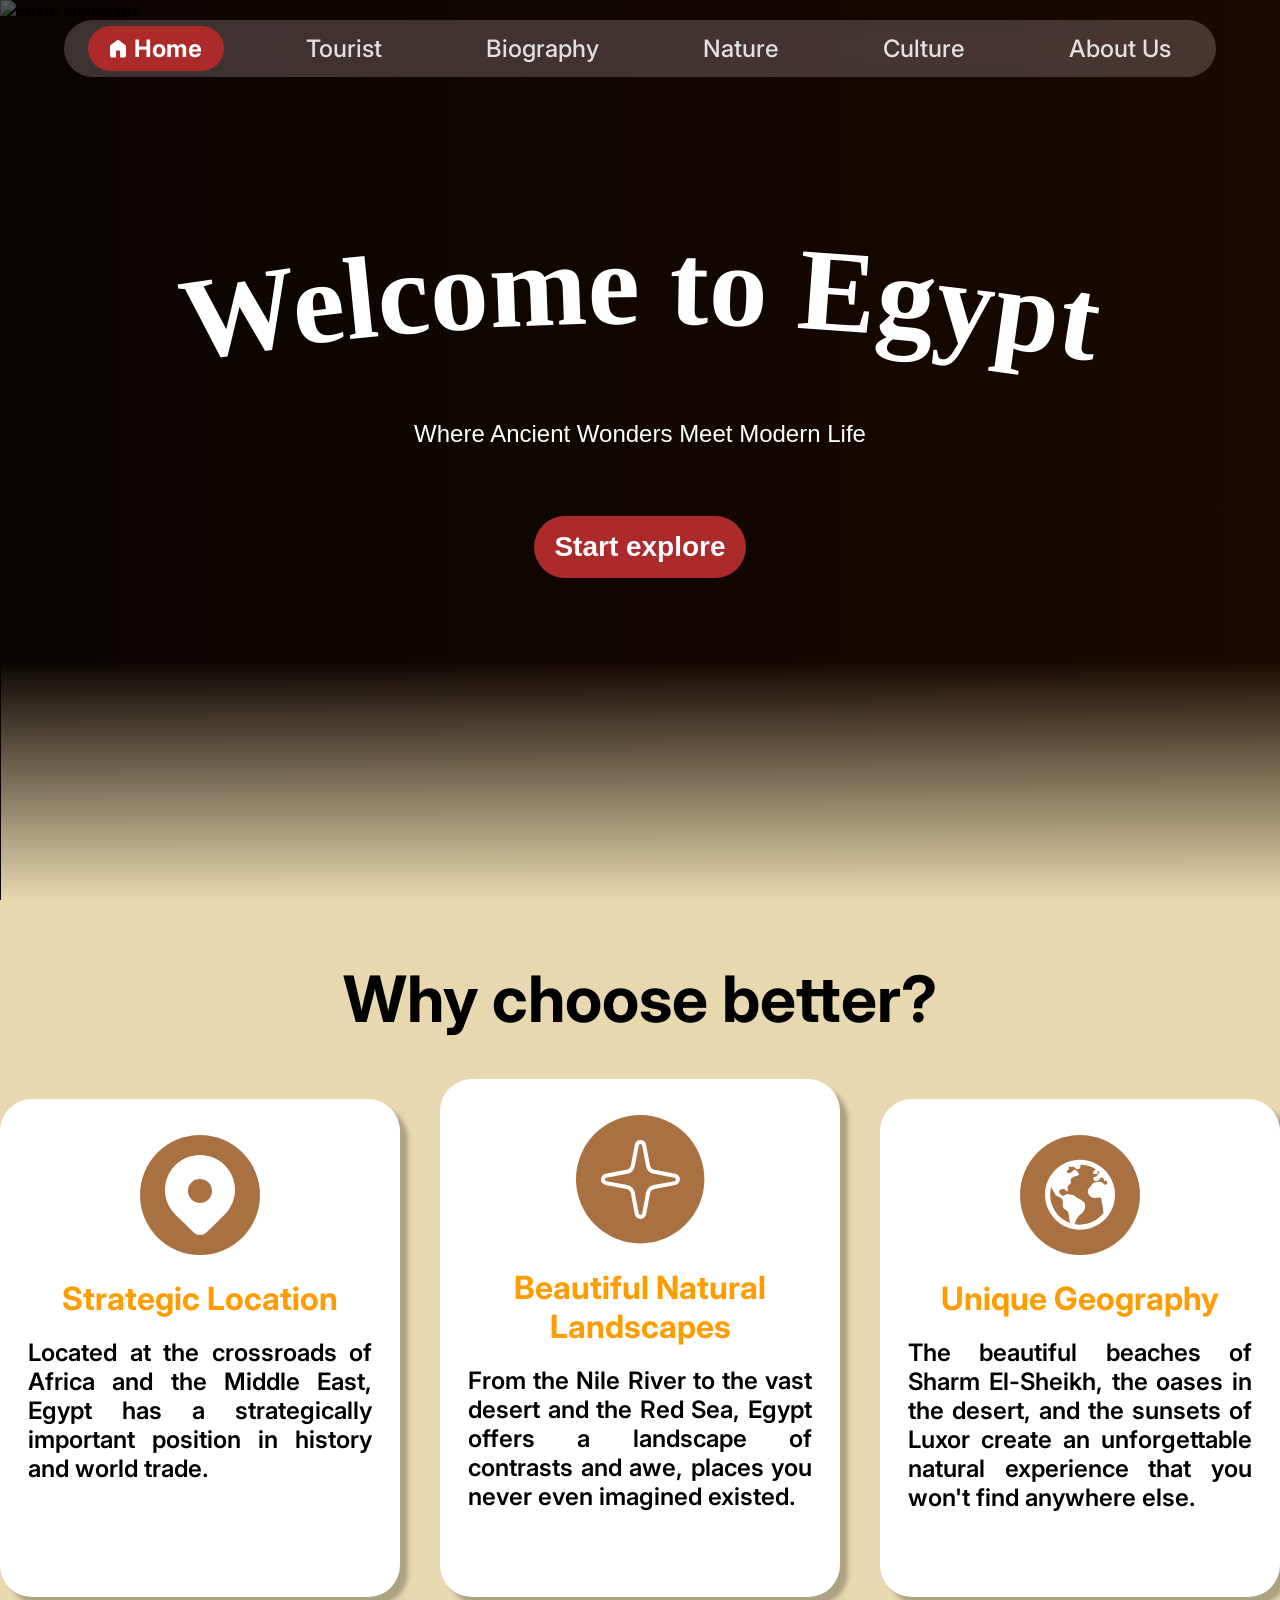
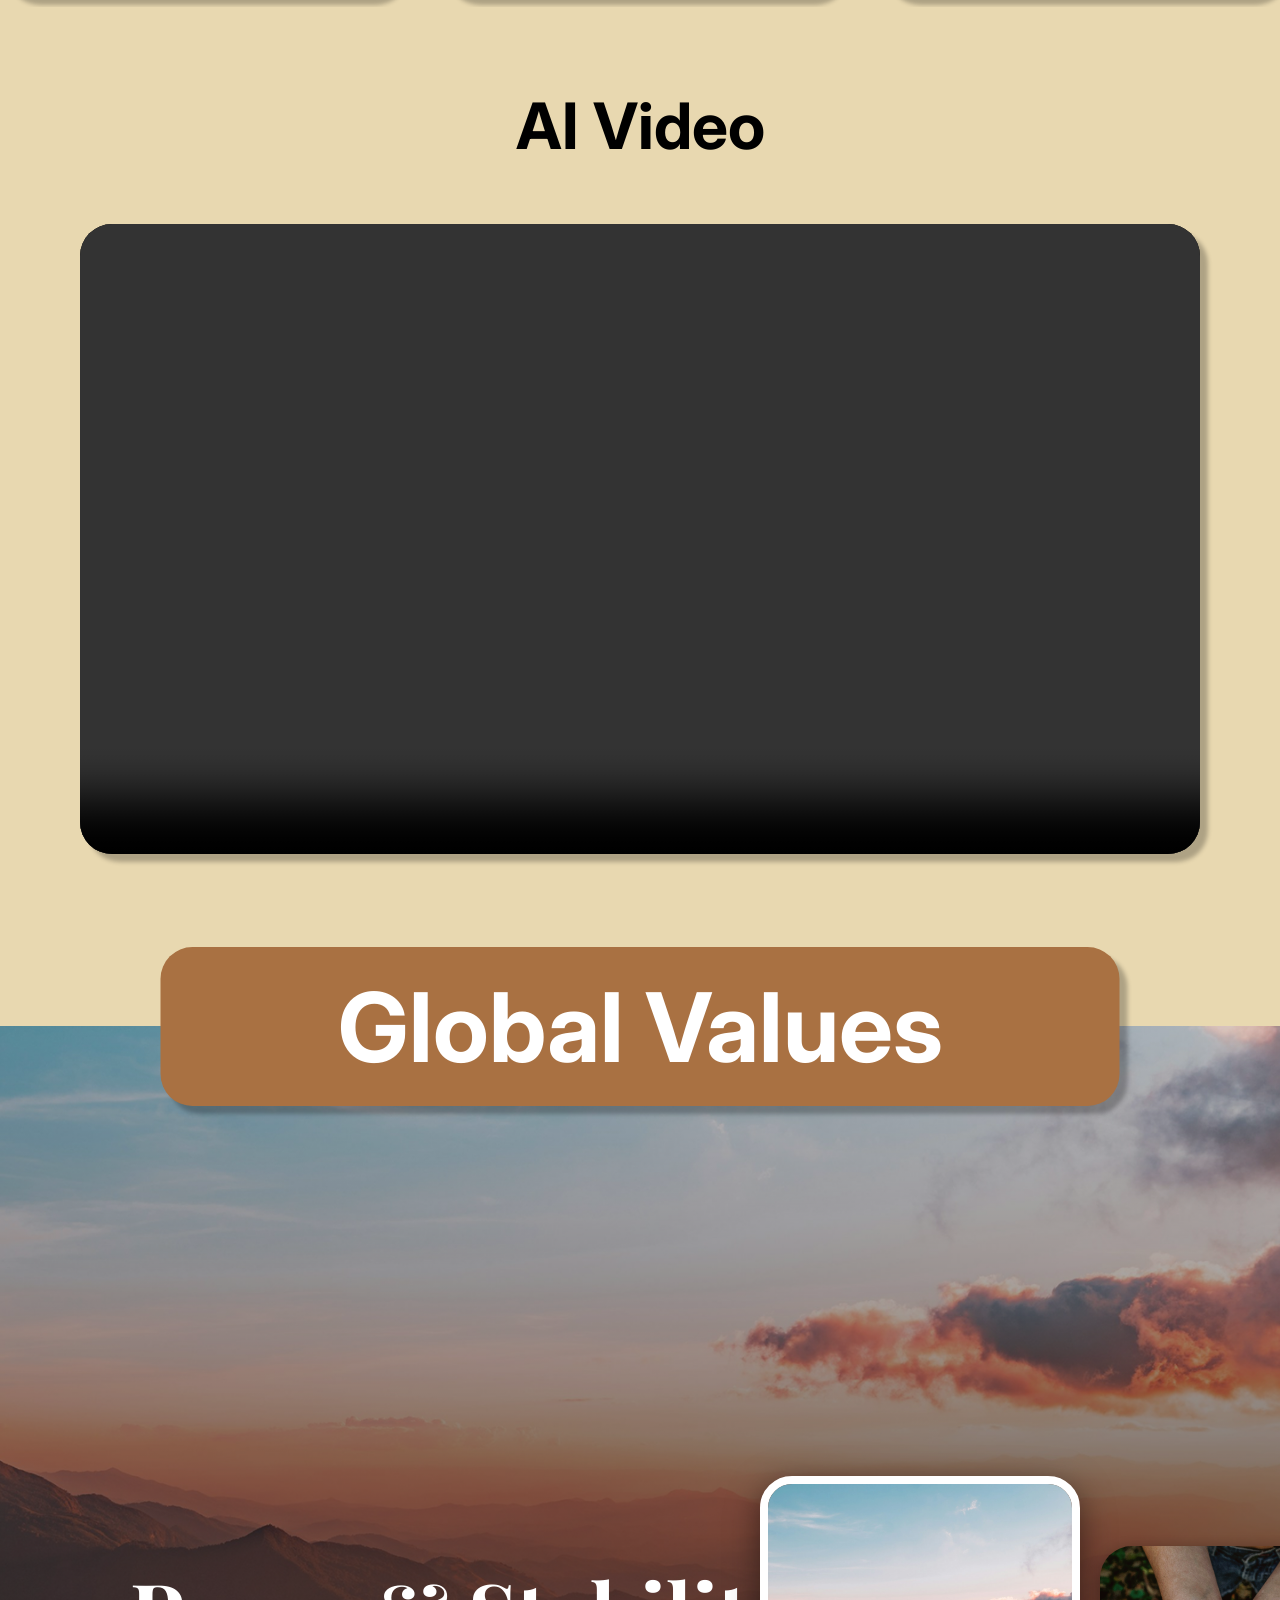
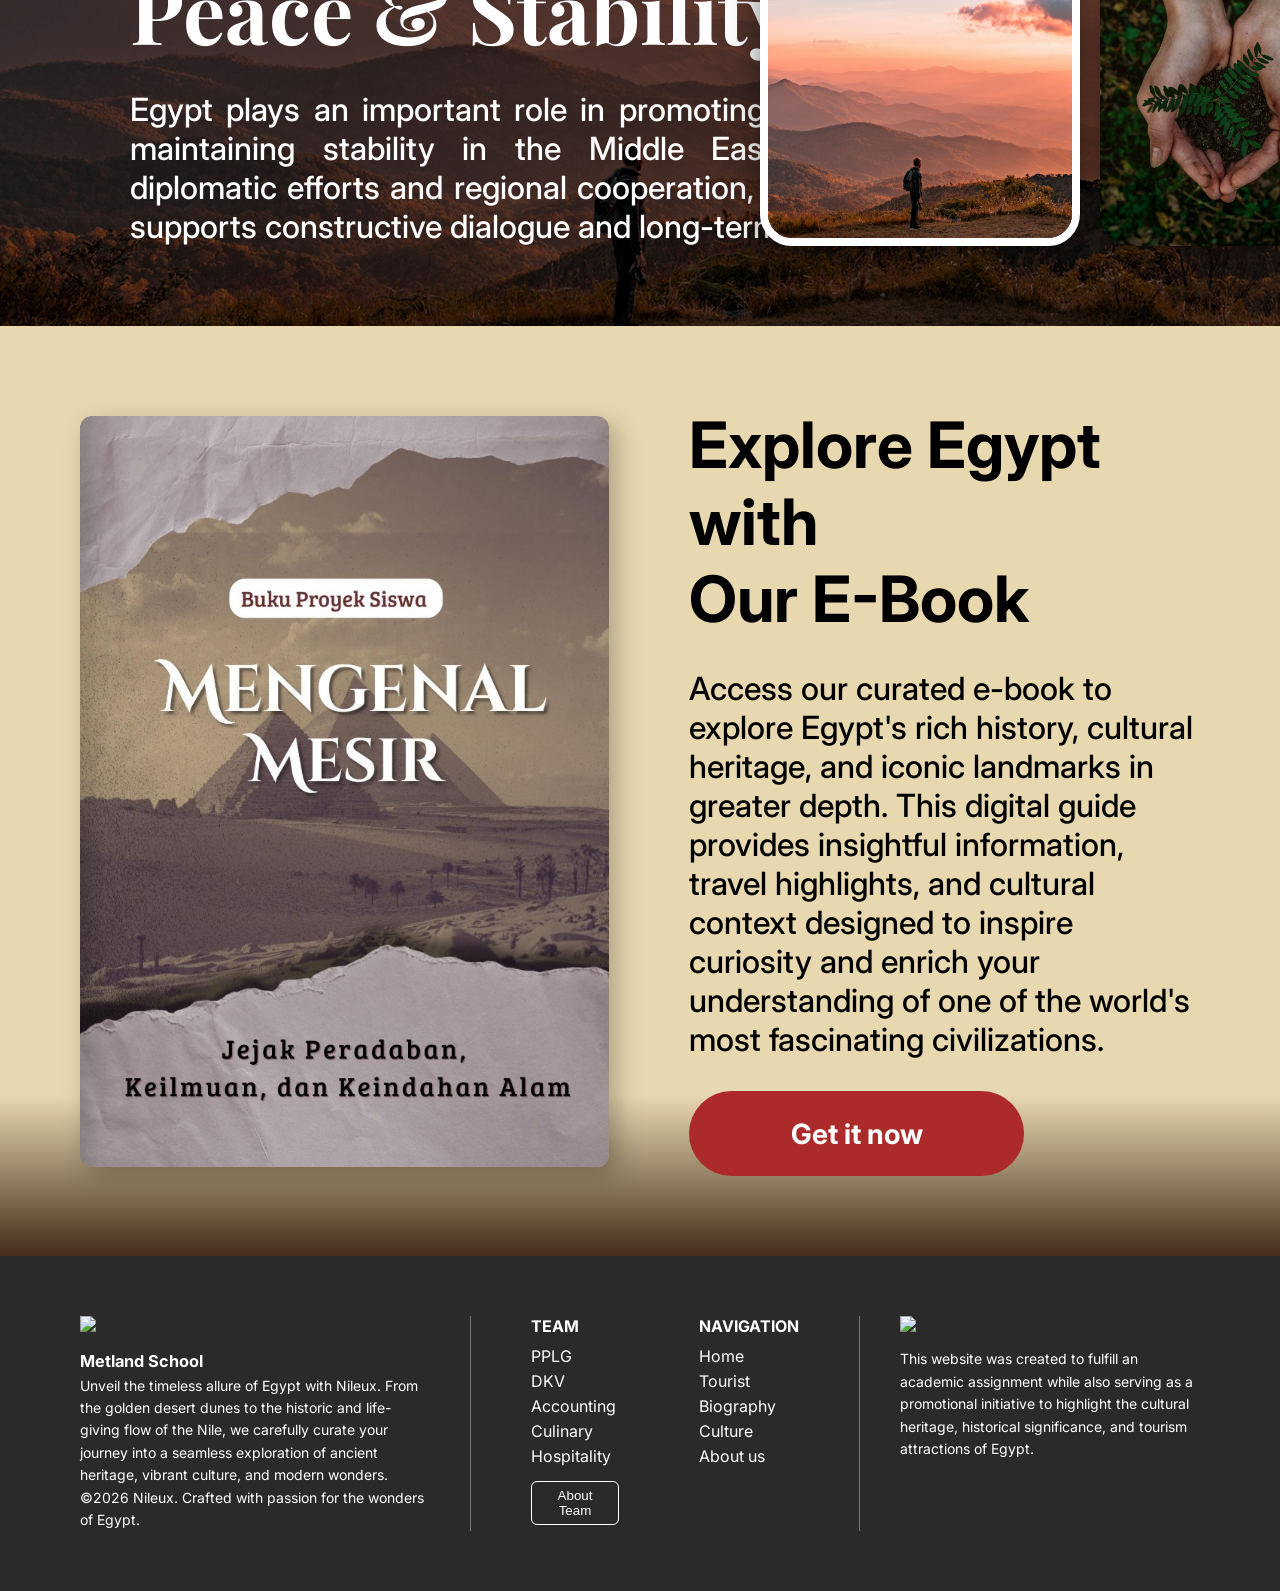
==== index.html @ 8d2a85c8 "Add new JavaScript and CSS files for tourist application, implement iconic slider and schedule featu" ====
<!DOCTYPE html>
<html lang="en">

<head>
    <meta charset="UTF-8">
    <meta name="viewport" content="width=device-width, initial-scale=1.0">
    <title>Egypt – Where Ancient Wonders Meet Modern Life</title>
    <link rel="preconnect" href="https://fonts.googleapis.com">
    <link rel="preconnect" href="https://fonts.gstatic.com" crossorigin>
    <link
        href="https://fonts.googleapis.com/css2?family=Playfair+Display:wght@700&family=Inter:wght@400;600;700&display=swap"
        rel="stylesheet">
    <link rel="stylesheet" href="PPLG.css">
</head>

<body>

    <section class="hero">
        <img class="hero__bg" src="back.jpg" alt="Egypt landscape">
        <div class="hero__overlay"></div>
        <div class="hero__gradient-bottom"></div>

        <nav>
            <a href="./index.html" class="active">
                <svg xmlns="http://www.w3.org/2000/svg" width="16" height="18" viewBox="0 0 16 18" fill="none">
                    <path
                        d="M0 15.5V6.5C0 6.18333 0.0709998 5.88333 0.213 5.6C0.355 5.31667 0.550667 5.08333 0.8 4.9L6.8 0.4C7.15 0.133333 7.55 0 8 0C8.45 0 8.85 0.133333 9.2 0.4L15.2 4.9C15.45 5.08333 15.646 5.31667 15.788 5.6C15.93 5.88333 16.0007 6.18333 16 6.5V15.5C16 16.05 15.804 16.521 15.412 16.913C15.02 17.305 14.5493 17.5007 14 17.5H11C10.7167 17.5 10.4793 17.404 10.288 17.212C10.0967 17.02 10.0007 16.7827 10 16.5V11.5C10 11.2167 9.904 10.9793 9.712 10.788C9.52 10.5967 9.28267 10.5007 9 10.5H7C6.71667 10.5 6.47933 10.596 6.288 10.788C6.09667 10.98 6.00067 11.2173 6 11.5V16.5C6 16.7833 5.904 17.021 5.712 17.213C5.52 17.405 5.28267 17.5007 5 17.5H2C1.45 17.5 0.979333 17.3043 0.588 16.913C0.196666 16.5217 0.000666667 16.0507 0 15.5Z"
                        fill="white" />
                </svg>
                Home
            </a>
            <a href="./tourist/PPLG.html">
                Tourist
            </a>
            <a href="./biografi/biography.html">
                Biography
            </a>
            <a href="Nature/Nature.html">
                Nature
            </a>
            <a href="./culture/pplg.html">
                Culture
            </a>
            <a href="About Us/About PPLG.html">
                </svg>
                About Us
            </a>
        </nav>

        <div class="hero__content">
            <svg viewBox="0 0 1400 220" width="100%" height="220" class="hero__title-svg">
                <defs>
                    <path id="curve" d="M 100,185 Q 700,65 1300,185" />
                </defs>
                <text font-family="Poppins" font-size="128" font-weight="700" fill="white" text-anchor="middle">
                    <textPath href="#curve" startOffset="50%">Welcome to Egypt</textPath>
                </text>
            </svg>
            <p class="hero__desc">
                Where Ancient Wonders Meet Modern Life
            </p>
            <a href="#" class="hero__btn">Start explore</a>
        </div>
    </section>
    <section class="why">

        <div class="why__header">
            <h2 class="why__title">Why choose better?</h2>
        </div>
        <div class="why__cards-wrapper">
            <div class="why__cards">
                <div class="card card--sm">
                    <div class="card__icon">
                        <svg xmlns="http://www.w3.org/2000/svg" width="120" height="120" viewBox="0 0 120 120"
                            fill="none">
                            <circle cx="60" cy="60" r="60" fill="#A97142" />
                            <path
                                d="M35.25 30.2121C48.9169 16.596 71.0774 16.596 84.7483 30.2121C98.4192 43.8282 98.4152 65.8918 84.7483 79.5079L79.9769 84.2041C75.4293 88.6418 70.8656 93.063 66.2859 97.4679C64.5994 99.0921 62.3451 100 59.9991 100C57.6531 100 55.3989 99.0921 53.7123 97.4679L39.6796 83.8678C37.9163 82.1436 36.4398 80.689 35.25 79.5039C28.687 72.9667 25 64.1006 25 54.856C25 45.6114 28.687 36.7453 35.25 30.2081M59.9991 43.9443C58.4155 43.9443 56.8474 44.255 55.3843 44.8585C53.9213 45.4621 52.5919 46.3468 51.4721 47.4621C50.3523 48.5774 49.4641 49.9015 48.858 51.3587C48.252 52.8159 47.9401 54.3777 47.9401 55.955C47.9401 57.5322 48.252 59.094 48.858 60.5513C49.4641 62.0085 50.3523 63.3325 51.4721 64.4478C52.5919 65.5631 53.9213 66.4478 55.3843 67.0514C56.8474 67.655 58.4155 67.9656 59.9991 67.9656C63.1974 67.9656 66.2647 66.7002 68.5262 64.4478C70.7877 62.1954 72.0582 59.1404 72.0582 55.955C72.0582 52.7695 70.7877 49.7146 68.5262 47.4621C66.2647 45.2097 63.1974 43.9443 59.9991 43.9443Z"
                                fill="white" />
                        </svg>
                    </div>
                    <h3 class="card__title">Strategic Location</h3>
                    <p class="card__text">Located at the crossroads of Africa and the Middle East, Egypt has a
                        strategically important position in history and world trade.</p>
                </div>

                <div class="card card--lg">
                    <div class="card__icon">
                        <svg xmlns="http://www.w3.org/2000/svg" width="129" height="129" viewBox="0 0 129 129"
                            fill="none">
                            <circle cx="64.191" cy="64.191" r="64.191" fill="#A97142" />
                            <path
                                d="M60.7648 30.0562C60.9252 29.1975 61.3809 28.4218 62.053 27.8637C62.725 27.3055 63.5711 27 64.4447 27C65.3184 27 66.1645 27.3055 66.8365 27.8637C67.5086 28.4218 67.9643 29.1975 68.1247 30.0562L72.0592 50.863C72.3386 52.3423 73.0575 53.703 74.122 54.7675C75.1865 55.832 76.5472 56.5509 78.0264 56.8303L98.8333 60.7648C99.692 60.9252 100.468 61.3809 101.026 62.053C101.584 62.725 101.889 63.5711 101.889 64.4447C101.889 65.3184 101.584 66.1645 101.026 66.8365C100.468 67.5086 99.692 67.9643 98.8333 68.1247L78.0264 72.0592C76.5472 72.3386 75.1865 73.0575 74.122 74.122C73.0575 75.1865 72.3386 76.5472 72.0592 78.0264L68.1247 98.8333C67.9643 99.692 67.5086 100.468 66.8365 101.026C66.1645 101.584 65.3184 101.889 64.4447 101.889C63.5711 101.889 62.725 101.584 62.053 101.026C61.3809 100.468 60.9252 99.692 60.7648 98.8333L56.8303 78.0264C56.5509 76.5472 55.832 75.1865 54.7675 74.122C53.703 73.0575 52.3423 72.3386 50.863 72.0592L30.0562 68.1247C29.1975 67.9643 28.4218 67.5086 27.8637 66.8365C27.3055 66.1645 27 65.3184 27 64.4447C27 63.5711 27.3055 62.725 27.8637 62.053C28.4218 61.3809 29.1975 60.9252 30.0562 60.7648L50.863 56.8303C52.3423 56.5509 53.703 55.832 54.7675 54.7675C55.832 53.703 56.5509 52.3423 56.8303 50.863L60.7648 30.0562Z"
                                stroke="white" stroke-width="4" stroke-linecap="round" stroke-linejoin="round" />
                        </svg>
                    </div>
                    <h3 class="card__title">Beautiful Natural Landscapes</h3>
                    <p class="card__text">From the Nile River to the vast desert and the Red Sea, Egypt offers a
                        landscape of contrasts and awe, places you never even imagined existed.</p>
                </div>

                <div class="card card--sm">
                    <div class="card__icon">
                        <svg xmlns="http://www.w3.org/2000/svg" width="120" height="120" viewBox="0 0 120 120"
                            fill="none">
                            <circle cx="60" cy="60" r="60" fill="#A97142" />
                            <path
                                d="M84.6626 35.0903C81.4296 31.8254 77.5834 29.2314 73.3449 27.4574C69.1064 25.6834 64.5592 24.7643 59.9644 24.753C55.3697 24.7417 50.818 25.6384 46.5708 27.3915C42.3236 29.1446 38.4647 31.7196 35.2157 34.9686C31.9667 38.2176 29.3917 42.0766 27.6386 46.3237C25.8855 50.5709 24.9888 55.1226 25.0001 59.7174C25.0114 64.3121 25.9305 68.8594 27.7045 73.0979C29.4785 77.3364 32.0725 81.1826 35.3374 84.4155C38.5704 87.6805 42.4166 90.2745 46.6551 92.0485C50.8936 93.8225 55.4408 94.7415 60.0356 94.7528C64.6303 94.7641 69.182 93.8675 73.4292 92.1144C77.6764 90.3612 81.5353 87.7862 84.7843 84.5372C88.0333 81.2882 90.6083 77.4293 92.3614 73.1821C94.1145 68.935 95.0112 64.3832 94.9999 59.7885C94.9886 55.1937 94.0695 50.6465 92.2955 46.408C90.5215 42.1695 87.9275 38.3233 84.6626 35.0903ZM30.1041 59.7529C30.1029 57.107 30.4537 54.4727 31.1473 51.9193C32.2902 54.3794 33.95 56.5049 35.0789 59.0289C36.5379 62.2738 40.4555 61.3738 42.1854 64.2171C43.7207 66.7411 42.0811 69.9331 43.2302 72.5739C44.0648 74.4907 46.033 74.9096 47.3908 76.3109C48.7781 77.7248 48.7485 79.6618 48.9603 81.5053C49.1991 83.6714 49.5867 85.8185 50.1203 87.9314C50.1203 87.947 50.1203 87.9641 50.1328 87.9797C38.4812 83.8877 30.1041 72.781 30.1041 59.7529ZM60 89.6489C58.3304 89.6484 56.6638 89.5089 55.0173 89.2316C55.0345 88.8096 55.0423 88.4157 55.0843 88.1416C55.4627 85.6659 56.7021 83.2446 58.3744 81.3917C60.0265 79.5637 62.2905 78.3273 63.6856 76.2533C65.0527 74.2291 65.4622 71.5042 64.8986 69.139C64.0687 65.6449 59.3211 64.4787 56.7613 62.5837C55.2898 61.4937 53.9803 59.809 52.048 59.672C51.1573 59.6097 50.4115 59.8012 49.5286 59.5739C48.719 59.3637 48.0837 58.9277 47.221 59.0413C45.6095 59.2531 44.5927 60.9752 42.8612 60.7417C41.2185 60.5221 39.526 58.5991 39.1523 57.0343C38.6727 55.0225 40.264 54.3701 41.969 54.191C42.6806 54.1163 43.4794 54.0353 44.1629 54.2969C45.0629 54.6301 45.488 55.5114 46.2961 55.9568C47.8112 56.7882 48.1179 55.4601 47.8859 54.1147C47.5387 52.0999 47.1338 51.2793 48.9307 49.8919C50.1764 48.9359 51.2414 48.2445 51.0421 46.5271C50.9238 45.5181 50.371 45.0619 50.8864 44.0576C51.2772 43.293 52.3501 42.6032 53.0492 42.147C54.8539 40.9699 60.7801 41.0571 58.3588 37.7623C57.6473 36.7953 56.3346 35.067 55.089 34.8303C53.5319 34.536 52.8405 36.2737 51.7553 37.0398C50.6342 37.8324 48.4511 38.7323 47.3285 37.5069C45.8181 35.858 48.3297 35.3177 48.8856 34.1654C49.1425 33.6282 48.8856 32.8824 48.4527 32.1802C49.0143 31.9435 49.5852 31.7239 50.1655 31.5215C50.5291 31.7901 50.9605 31.9519 51.4111 31.9886C52.4528 32.0571 53.4353 31.4935 54.3447 32.2035C55.3537 32.982 56.0808 33.9661 57.4199 34.209C58.7154 34.4441 60.0872 33.689 60.408 32.3623C60.6026 31.5558 60.408 30.704 60.2211 29.871C66.0446 29.9045 71.7299 31.6485 76.5705 34.8864C76.259 34.768 75.8869 34.782 75.4276 34.9954C74.4824 35.4345 73.1433 36.5524 73.0328 37.6611C72.9066 38.9192 74.7627 39.0967 75.644 39.0967C76.9675 39.0967 78.3082 38.505 77.8815 36.976C77.6962 36.3126 77.444 35.6229 77.0376 35.2056C78.0146 35.8834 78.9505 36.6186 79.8403 37.4073C79.8263 37.4213 79.8123 37.4337 79.7983 37.4493C78.9014 38.3836 77.8597 39.1232 77.2462 40.2598C76.8134 41.0602 76.326 41.4401 75.4494 41.6472C74.9667 41.7609 74.4155 41.8029 74.0106 42.1268C72.8833 43.0143 73.5248 45.1475 74.593 45.7875C75.9429 46.5956 77.9454 46.2157 78.9637 45.0619C79.7594 44.1588 80.228 42.5908 81.659 42.5923C82.289 42.591 82.8942 42.8377 83.3438 43.279C83.9354 43.8925 83.8187 44.4655 83.9448 45.2316C84.1674 46.5925 85.368 45.8544 86.0982 45.1678C86.6306 46.1151 87.1109 47.0908 87.537 48.0904C86.7335 49.2473 86.0951 50.5085 84.1628 49.1601C83.0059 48.352 82.2943 47.1795 80.8415 46.8151C79.5725 46.5037 78.2723 46.8276 77.0189 47.044C75.5942 47.2916 73.9047 47.4006 72.8241 48.4797C71.7793 49.5198 71.2266 50.9118 70.1148 51.9566C67.9645 53.9808 67.0567 56.1903 68.4487 59.0522C69.7878 61.8036 72.589 63.2968 75.6113 63.1007C78.5806 62.9029 81.6652 61.1808 81.5796 65.4954C81.5484 67.0229 81.8676 68.0802 82.3363 69.4987C82.7707 70.8066 82.7412 72.0741 82.8408 73.4241C82.9356 75.0049 83.1827 76.5729 83.5789 78.1062C80.7879 81.6996 77.2127 84.6076 73.1261 86.6081C69.0396 88.6086 64.5499 89.6487 60 89.6489Z"
                                fill="white" />
                        </svg>
                    </div>
                    <h3 class="card__title">Unique Geography</h3>
                    <p class="card__text">The beautiful beaches of Sharm El-Sheikh, the oases in the desert, and the
                        sunsets of Luxor create an unforgettable natural experience that you won't find anywhere else.
                    </p>
                </div>

            </div>
        </div>

    </section>

    <section class="choose">

        <div class="choose__header">
            <h2 class="choose__title">AI Video</h2>
        </div>
        <div class="choose__video-wrapper">
            <video class="choose__video" src="   https://files.catbox.moe/gjz3ph.mp4            " controls autoplay muted loop>
                Your browser does not support the video tag.
            </video>
        </div>

        <div class="global__badge-wrap">
            <div class="global__badge">
                <span class="global__badge-text">Global Values</span>
            </div>
        </div>

    </section>

    <section class="global">

        <img class="global__bg" src="global-1.jpg" alt="Global Values background">

        <div class="global__overlay"></div>

        <div class="global__content">
            
            <h3 class="global__subtitle">Peace &amp;<br>Stability</h3>
            <p class="global__text">
                Egypt plays an important role in promoting peace and maintaining stability in the Middle East. Through
                diplomatic efforts and regional cooperation, the country supports constructive dialogue and long-term
                security.
            </p>
        </div>
        <div class="global__thumbs">
            <div class="global__thumb global__thumb-active">
                <img src="global-1.jpg" alt="current slide">
            </div>
            <div class="global__thumb global__thumb-next">
                <img src="global-2.jpg" alt="next slide">
            </div>
        </div>
    </section>

    <script src="pplg.js"></script>
    <script>
        document.addEventListener('DOMContentLoaded', initGlobalSlider);
    </script>

    <section class="ebook">
        <div class="ebook__inner">

            <div class="ebook__cover">
                <img src="ebook.jpeg" alt="Mengenal Mesir – E-Book Cover">
            </div>
            <div class="ebook__content">
                <h2 class="ebook__title">Explore Egypt with<br>Our E-Book</h2>
                <p class="ebook__desc">
                    Access our curated e-book to explore Egypt's rich history, cultural heritage, and iconic landmarks
                    in greater depth. This digital guide provides insightful information, travel highlights, and
                    cultural context designed to inspire curiosity and enrich your understanding of one of the world's
                    most fascinating civilizations.
                </p>
                <a class="ebook__btn" href="https://heyzine.com/flip-book/62bc77f79d.htm" target="_blank"
                    rel="noopener noreferrer">
                    Get it now
                </a>
            </div>
        </div>
    </section>

<footer class="footer">

<div class="footer-container">

<!-- LEFT -->
<div class="footer-left">

<img src="school.png" class="footer-logo">

<h3>Metland School</h3>

<p>
Unveil the timeless allure of Egypt with Nileux. From the golden desert dunes
to the historic and life-giving flow of the Nile, we carefully curate your
journey into a seamless exploration of ancient heritage, vibrant culture,
and modern wonders.
</p>

<p class="copyright">
©2026 Nileux. Crafted with passion for the wonders of Egypt.
</p>

</div>


<!-- MIDDLE -->
<div class="footer-middle">

<div class="team">
<h4>TEAM</h4>
<p>PPLG</p>
<p>DKV</p>
<p>Accounting</p>
<p>Culinary</p>
<p>Hospitality</p>

<button>About Team</button>
</div>

<div class="navigation">
<h4>NAVIGATION</h4>
<p>Home</p>
<p>Tourist</p>
<p>Biography</p>
<p>Culture</p>
<p>About us</p>
</div>

</div>


<!-- RIGHT -->
<div class="footer-right">

<img src="egypt.png" class="footer-logo">

<p>
This website was created to fulfill an academic assignment while also serving
as a promotional initiative to highlight the cultural heritage, historical
significance, and tourism attractions of Egypt.
</p>

</div>

</div>

</footer>

</body>

</html>
---- PPLG.css ----
*, *::before, *::after {
    margin: 0;
    padding: 0;
    box-sizing: border-box;
}

html, body {
    width: 100%;
    min-height: 100vh;
    font-family: 'Inter', sans-serif;
    background: #1a0a00;
}

.hero {
    position: relative;
    width: 100%;
    height: 100vh;
    overflow: hidden;
}

.hero__bg {
    position: absolute;
    inset: 0;
    width: 100%;
    height: 100%;
    object-fit: cover;
    object-position: center top;
    z-index: 0;
}

.hero__overlay {
    position: absolute;
    inset: 0;
    background: linear-gradient(
        to right,
        rgba(0,0,0,0.65) 0%,
        rgba(0,0,0,0.30) 60%,
        rgba(0,0,0,0.05) 100%
    );
    z-index: 1;
}

nav {
    display: flex;
    justify-content: center;
    align-items: center;
    gap: 60px;
    width: 1400px;
    max-width: 90%;
    padding: 6px 0px;
    margin: 20px auto 0;
    border-radius: 64px;
    background: rgba(180, 160, 160, 0.30);
    backdrop-filter: blur(7px);
    -webkit-backdrop-filter: blur(7px);
    position: relative;
    z-index: 10;
}

nav a {
    display: flex;
    align-items: center;
    gap: 8px;
    text-decoration: none;
    color: rgba(255,255,255,0.85);
    font-family: 'Inter', sans-serif;
    font-size: 24px;
    font-weight: 500;
    padding: 8px 22px;
    border-radius: 30px;
    transition: background 0.25s, color 0.25s;
    white-space: nowrap;
}

nav a svg { flex-shrink: 0; }

nav a:hover {
    background: rgba(255,255,255,0.12);
    color: #fff;
}

nav a.active {
    background: #AC2A2A;
    color: #ffffff;
    font-weight: 700;
}

.hero__content {
    position: absolute;
    top: 200px;
    left: 0;
    right: 0;
    width: 100%;
    text-align: center;
    z-index: 5;
    display: flex;
    flex-direction: column;
    align-items: center;
}

.hero__title {
    color: #FFF;
    font-family: 'Poppins', serif;
    font-size: 128px;
    font-weight: 700;
    line-height: 1.05;
    margin-bottom: 18px;
    text-align: center;
    display: block;
}

.hero__title-line {
    width: 520px;
    height: 3px;
    background: linear-gradient(to right, #ffffff 0%, rgba(255,255,255,0) 100%);
    border-radius: 2px;
    margin-bottom: 32px;
}
.hero__desc {
    color: #FFF;
    font-family: 'Poppins', sans-serif;
    font-size: 24px;       /* dari 32px → 24px */
    font-weight: 500;      /* dari 700 → 500 */
    line-height: normal;
    max-width: 580px;
    margin-bottom: 48px;
}


.hero__gradient-bottom {
    position: absolute;
    bottom: 0;
    left: 0;
    margin-left: 1px;
    width: 100%;
    height: 889px;
    background: linear-gradient(0deg, #E8D8B0 0%, rgba(153, 153, 153, 0.00) 26.92%);
    z-index: 2;
    pointer-events: none;
}

.hero__btn {
    display: inline-flex;
    height: 62px;
    padding: 15px 20px;
    justify-content: center;
    align-items: center;
    gap: 10px;
    border-radius: 64px;
    background: #AC2A2A;
    color: #FFF;
    font-family: 'Poppins', sans-serif;
    font-size: 28px;
    font-weight: 700;
    text-decoration: none;
    cursor: pointer;
    margin-top: 20px;
    transition: background 0.25s, transform 0.2s;
}

.hero__btn:hover { background: #c43333; transform: translateY(-2px); }
.hero__btn:active { transform: translateY(0); }

/* ============================================================
   WHY EGYPT SECTION
============================================================ */
.why {
    width: 100%;
    background: #E8D8B0;
    padding: 60px 80px 80px;
    overflow: hidden;
}

/* Header baris judul + garis */
.why__header {
    display: flex;
    align-items: center;
    justify-content: center;   /* ← tambah ini */
    gap: 32px;
    margin-left: 0;            /* ← hapus margin-left: 250px */
    margin-bottom: 10px;
}

.why__title {
    color: #000;
    text-align: center;
    font-family: 'Inter', sans-serif;
    font-size: 64px;
    font-style: normal;
    font-weight: 700;
    line-height: normal;
    white-space: nowrap;
}


/* ============================================================
   WRAPPER: blur panel + cards
   Posisi: relative agar blur bisa absolute di dalamnya
============================================================ */
.why__cards-wrapper {
    position: relative;
    display: flex;
    justify-content: center;
    align-items: flex-end;
    min-height: 600px;
    margin-top: -50px;
}

/* Cards — z-index lebih tinggi, tampil di DEPAN blur */
.why__cards {
    position: relative;
    z-index: 1;
    display: flex;
    justify-content: center;
    align-items: flex-end;
    gap: 40px;
}

/* ============================================================
   CARDS
============================================================ */
.card {
    border-radius: 32px;
    background: #FFF;
    box-shadow: 8px 8px 4px 0 rgba(0,0,0,0.25);
    border: none;          /* ← hapus border merah */
    display: flex;
    flex-direction: column;
    align-items: center;
    padding: 36px 28px;
    gap: 20px;
}   

.card--sm { width: 400px; height: 498px; }
.card--lg { width: 400px; height: 518px; }  /* ← tinggi beda */
.card__icon { flex-shrink: 0; }

.card__title {
    color: #FF9D00;        /* ← dari #AC2A2A jadi orange */
    text-align: center;
    font-family: 'Inter', sans-serif;
    font-size: 32px;
    font-weight: 700;
    line-height: normal;
}

.card__text {
    color: #000;
    text-align: justify;
    font-family: 'Inter', sans-serif;
    font-size: 24px;
    font-weight: 600;
    line-height: normal;
}

/* ============================================================
   WHY CHOOSE EGYPT SECTION
============================================================ */
.choose {
    width: 100%;
    background: #E8D8B0;
    padding: 80px 80px 120px;  /* extra bottom untuk badge melayang */
    position: relative;
    z-index: 1;
    overflow: visible;
    margin-top: -70px;
}

/* Header: garis kiri + judul + garis kanan */
.choose__header {
    display: flex;
    align-items: center;
    justify-content: center;
    gap: 32px;
    margin-bottom: 60px;
}

.choose__line {
    width: 320px;
    height: 3px;
    background: #000;    /* ← dari #FFF jadi #000 */
    flex-shrink: 0;
}
.choose__title {
    color: #000;
    text-align: center;
    font-family: 'Inter', sans-serif;
    font-size: 64px;
    font-style: normal;
    font-weight: 700;
    line-height: normal;
    white-space: nowrap;
}
/* Video box */
.choose__video-wrapper {
    display: flex;
    justify-content: center;
    margin-bottom: 52px;
}


.choose__video {
    width: 100%;
    max-width: 1288px;
    aspect-ratio: 16 / 9;      /* ← otomatis ikut rasio video */
    border-radius: 32px;
    box-shadow: 8px 8px 4px 0 rgba(0, 0, 0, 0.25);
    object-fit: contain;
    background: #000;
    display: block;
}

/* Description text */
.choose__desc {
    color: #FFF;
    text-align: justify;
    font-family: 'Inter', sans-serif;
    font-size: 36px;
    font-weight: 600;
    line-height: normal;
    max-width: 1200px;
    margin: 0 auto;
}

/* ============================================================
   GLOBAL VALUES SECTION
============================================================ */
.global {
    position: relative;
    width: 100%;
    overflow: hidden;
    margin-top: 0px;
    height: 1096px;
    clip-path: inset(0);  /* clip konten yang keluar tepi */
    max-height: 100vh;
}

/* Background foto — absolute fill */
.global__bg {
    position: absolute;
    inset: 0;
    width: 100%;
    height: 100%;
    object-fit: cover;
    object-position: center;
    z-index: 0;
    display: block;
}

/* Overlay gelap supaya teks terbaca */
.global__overlay {
    position: absolute;
    inset: 0;
    background: linear-gradient(
        to bottom,
        rgba(0,0,0,0.15) 0%,
        rgba(0,0,0,0.55) 60%
    );
    z-index: 1;
}

/* ---- Kotak "Global Values" — di bawah section choose, melayang ke global ---- */
/* Badge ada di dalam .choose yang punya position:relative, jadi tidak terpotong */
.global__badge-wrap {
    position: absolute;
    bottom: -80px;         /* setengah dari tinggi kotak (159/2 ≈ 80) */
    left: 50%;
    transform: translateX(-50%);
    z-index: 10;
    display: flex;
    justify-content: center;
}

.global__badge {
    width: 959px;
    height: 159px;
    border-radius: 32px;
    background: #A97142;        /* ← dari #E8D8B0 jadi #A97142 */
    box-shadow: 8px 8px 4px 0 rgba(0, 0, 0, 0.25);  /* ← tambah shadow */
    border: none;               /* ← hapus border */
    display: flex;
    align-items: center;
    justify-content: center;
}

.global__badge-text {
    color: #FFF;                /* ← dari #000 jadi #FFF */
    text-align: center;
    font-family: 'Inter', sans-serif;
    font-size: 96px;
    font-style: normal;
    font-weight: 700;
    line-height: normal;
}

/* ---- Konten teks di atas gambar ---- */
.global__content {
    position: absolute;
    bottom: 80px;
    left: 130px;
    max-width: 800px;
    z-index: 2;
    isolation: isolate; /* tambah ini */
}

.global__subtitle {
    color: #FFF;
    font-family: 'Playfair Display', serif;
    font-size: 84px;
    font-weight: 700;
    line-height: normal;
    margin-bottom: 24px;
}

.global__text {
    color: #FFF;
    text-align: justify;
    font-family: 'Inter', sans-serif;
    font-size: 32px;
    font-weight: 500;
    line-height: normal;
    max-width: 1000px;
}

/* ---- .global__img-small lama — dihapus, diganti thumbs ---- */
.global__img-small { display: none; }

/* ============================================================
   GLOBAL VALUES — THUMBNAIL AREA (2 kotak saja)
============================================================ */

/* Container thumb — kanan bawah
   right negatif supaya kotak kecil setengah keluar dari tepi */
.global__thumbs {
    position: absolute;
    bottom: 80px;
    right: -70px;
    z-index: 5;
    display: flex;
    align-items: flex-end;
    gap: 20px;
}

/* Base thumb */
.global__thumb {
    overflow: hidden;
    flex-shrink: 0;
}

.global__thumb img {
    display: block;
    width: 100%;
    height: 100%;
    object-fit: cover;
}

/* Kotak besar (aktif) — 320×370, border putih 8px */
.global__thumb-active {
    width: 320px;
    height: 370px;
    border: 8px solid #FFF;
    border-radius: 32px;
    box-shadow: 0 8px 32px rgba(0,0,0,0.5);
    cursor: default;
    position: relative;
    z-index: 2;
}

/* Kotak kecil (next) — 250×300, tanpa border keras */
.global__thumb-next {
    width: 250px;
    height: 300px;
    border-radius: 32px;
    box-shadow: 0 4px 16px rgba(0,0,0,0.4);
    cursor: pointer;
    opacity: 0.85;
    position: relative;
    z-index: 1;
    align-self: flex-end;
    transition: opacity 0.2s ease, transform 0.2s ease;
}

.global__thumb-next:hover {
    opacity: 1;
    transform: translateX(6px);
}

/* Hapus .global__img-small lama */
.global__img-small { display: none; }

/* ============================================================
   E-BOOK SECTION
============================================================ */
.ebook {
    width: 100%;
    background: linear-gradient(180deg, #E8D8B0 82.69%, #432D1A 100%);
    padding: 80px;
}

.ebook__inner {
    display: flex;
    align-items: center;
    gap: 80px;
    max-width: 1400px;
    margin: 0 auto;
}

/* Gambar buku */
.ebook__cover {
    width: 529px;
    height: 751px;
    aspect-ratio: 81 / 115;
    flex-shrink: 0;
    border-radius: 12px;
    overflow: hidden;
    box-shadow: 8px 8px 24px rgba(0,0,0,0.25);
}

.ebook__cover img {
    width: 100%;
    height: 100%;
    object-fit: cover;
    display: block;
}

/* Konten kanan */
.ebook__content {
    display: flex;
    flex-direction: column;
    gap: 32px;
}

.ebook__title {
    color: #000;
    font-family: 'Inter', sans-serif;
    font-size: 64px;
    font-style: normal;
    font-weight: 700;
    line-height: normal;
}

.ebook__desc {
    color: #000;
    font-family: 'Inter', sans-serif;
    font-size: 32px;
    font-style: normal;
    font-weight: 500;
    line-height: normal;
}

.ebook__btn {
    display: flex;
    width: 335px;
    height: 85px;
    padding: 15px 20px;
    justify-content: center;
    align-items: center;
    gap: 10px;
    border-radius: 64px;
    background: #AC2A2A;
    text-decoration: none;
    color: #FFF;
    font-family: 'Inter', sans-serif;
    font-size: 28px;
    font-style: normal;
    font-weight: 700;
    line-height: normal;
    transition: background 0.25s, transform 0.2s;
    cursor: pointer;
}

.ebook__btn:hover  { background: #c43333; transform: translateY(-2px); }
.ebook__btn:active { transform: translateY(0); }

.footer{
    background:#2a2a2a;
    color:white;
    padding:60px 80px;
    }

    .footer-container{
    display:flex;
    justify-content:space-between;
    gap:40px;
    }

    /* LOGO */
    .footer-logo{
    width:90px;
    margin-bottom:10px;
    }

    /* LEFT */
    .footer-left{
    max-width:350px;
    font-size:14px;
    line-height:1.6;
    }

    /* MIDDLE */
    .footer-middle{
    display:flex;
    gap:80px;
    border-left:1px solid #777;
    border-right:1px solid #777;
    padding:0 60px;
    }

    .footer-middle h4{
    margin-bottom:10px;
    }

    .footer-middle p{
    margin:5px 0;
    cursor:pointer;
    }

    /* BUTTON */
    .footer-middle button{
    margin-top:10px;
    padding:6px 14px;
    border:1px solid white;
    background:transparent;
    color:white;
    border-radius:6px;
    cursor:pointer;
    }

    /* RIGHT */
    .footer-right{
    max-width:300px;
    font-size:14px;
    line-height:1.6;
    }
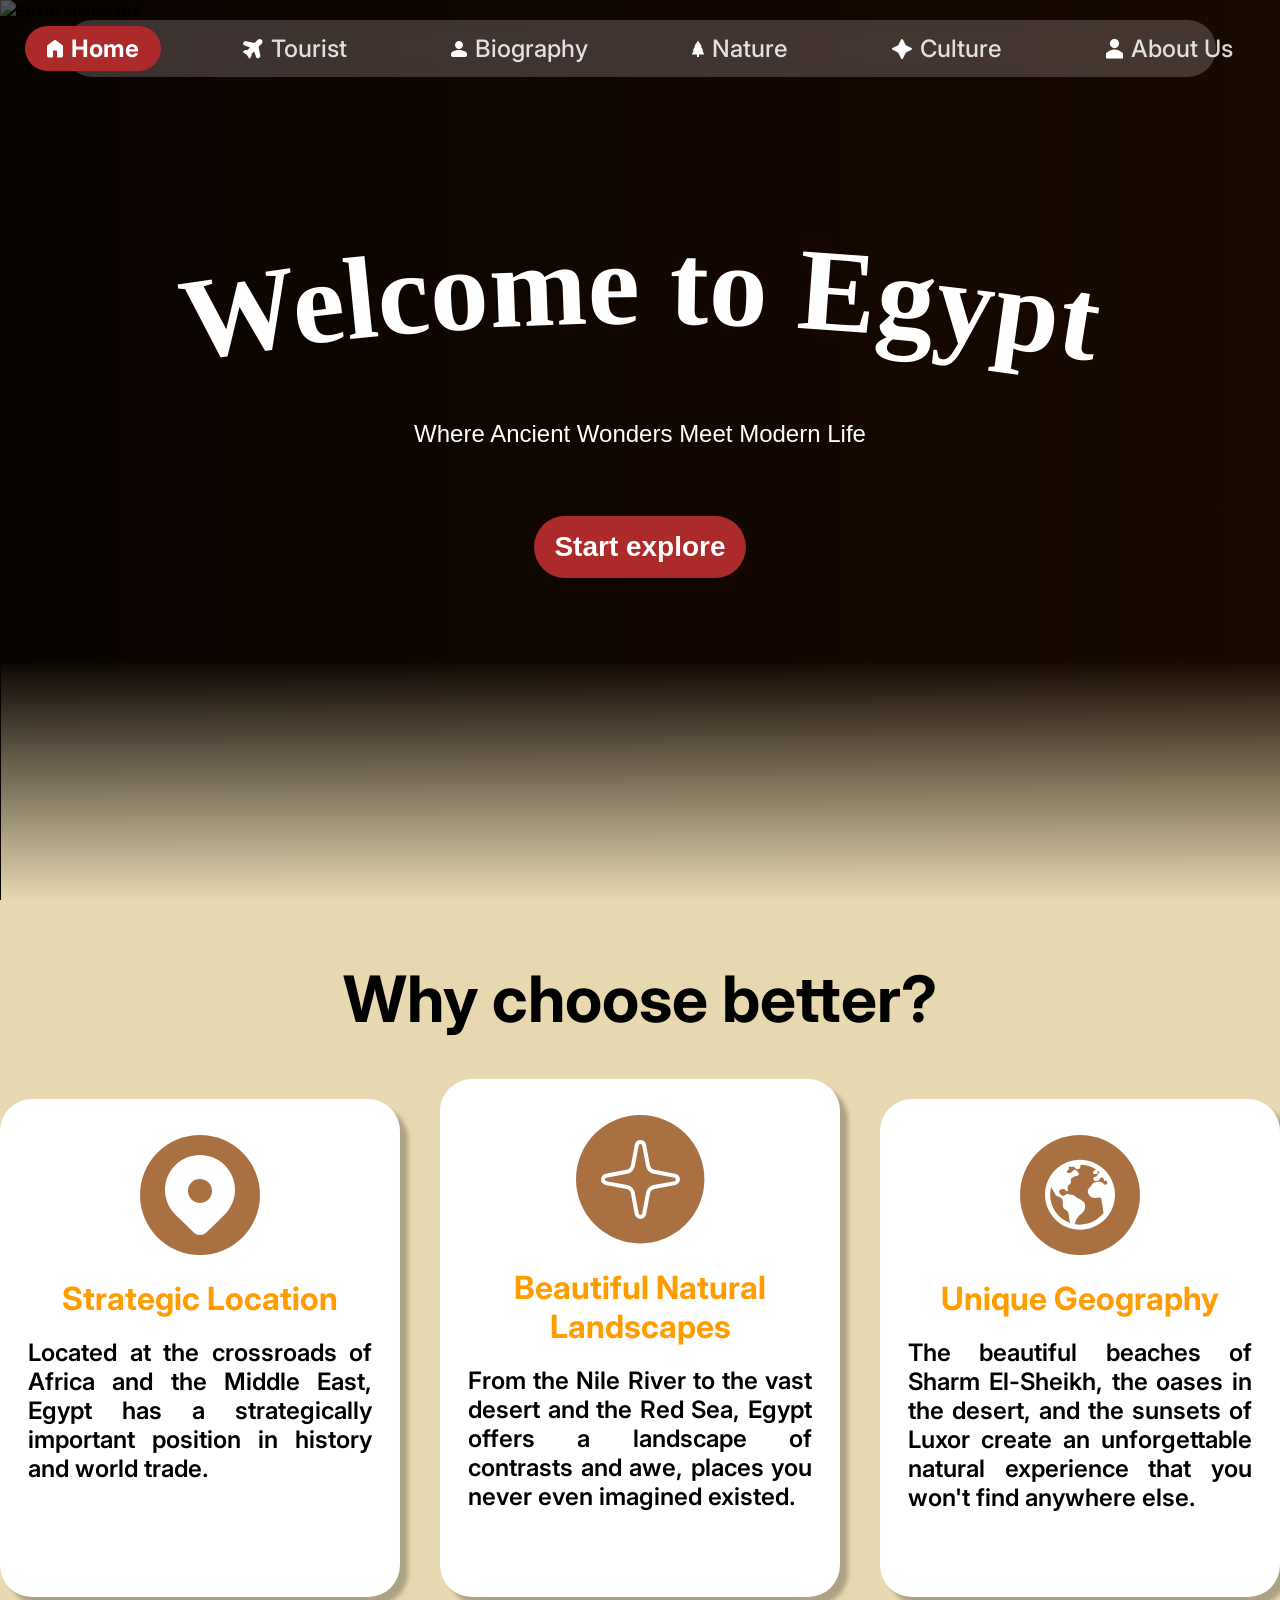
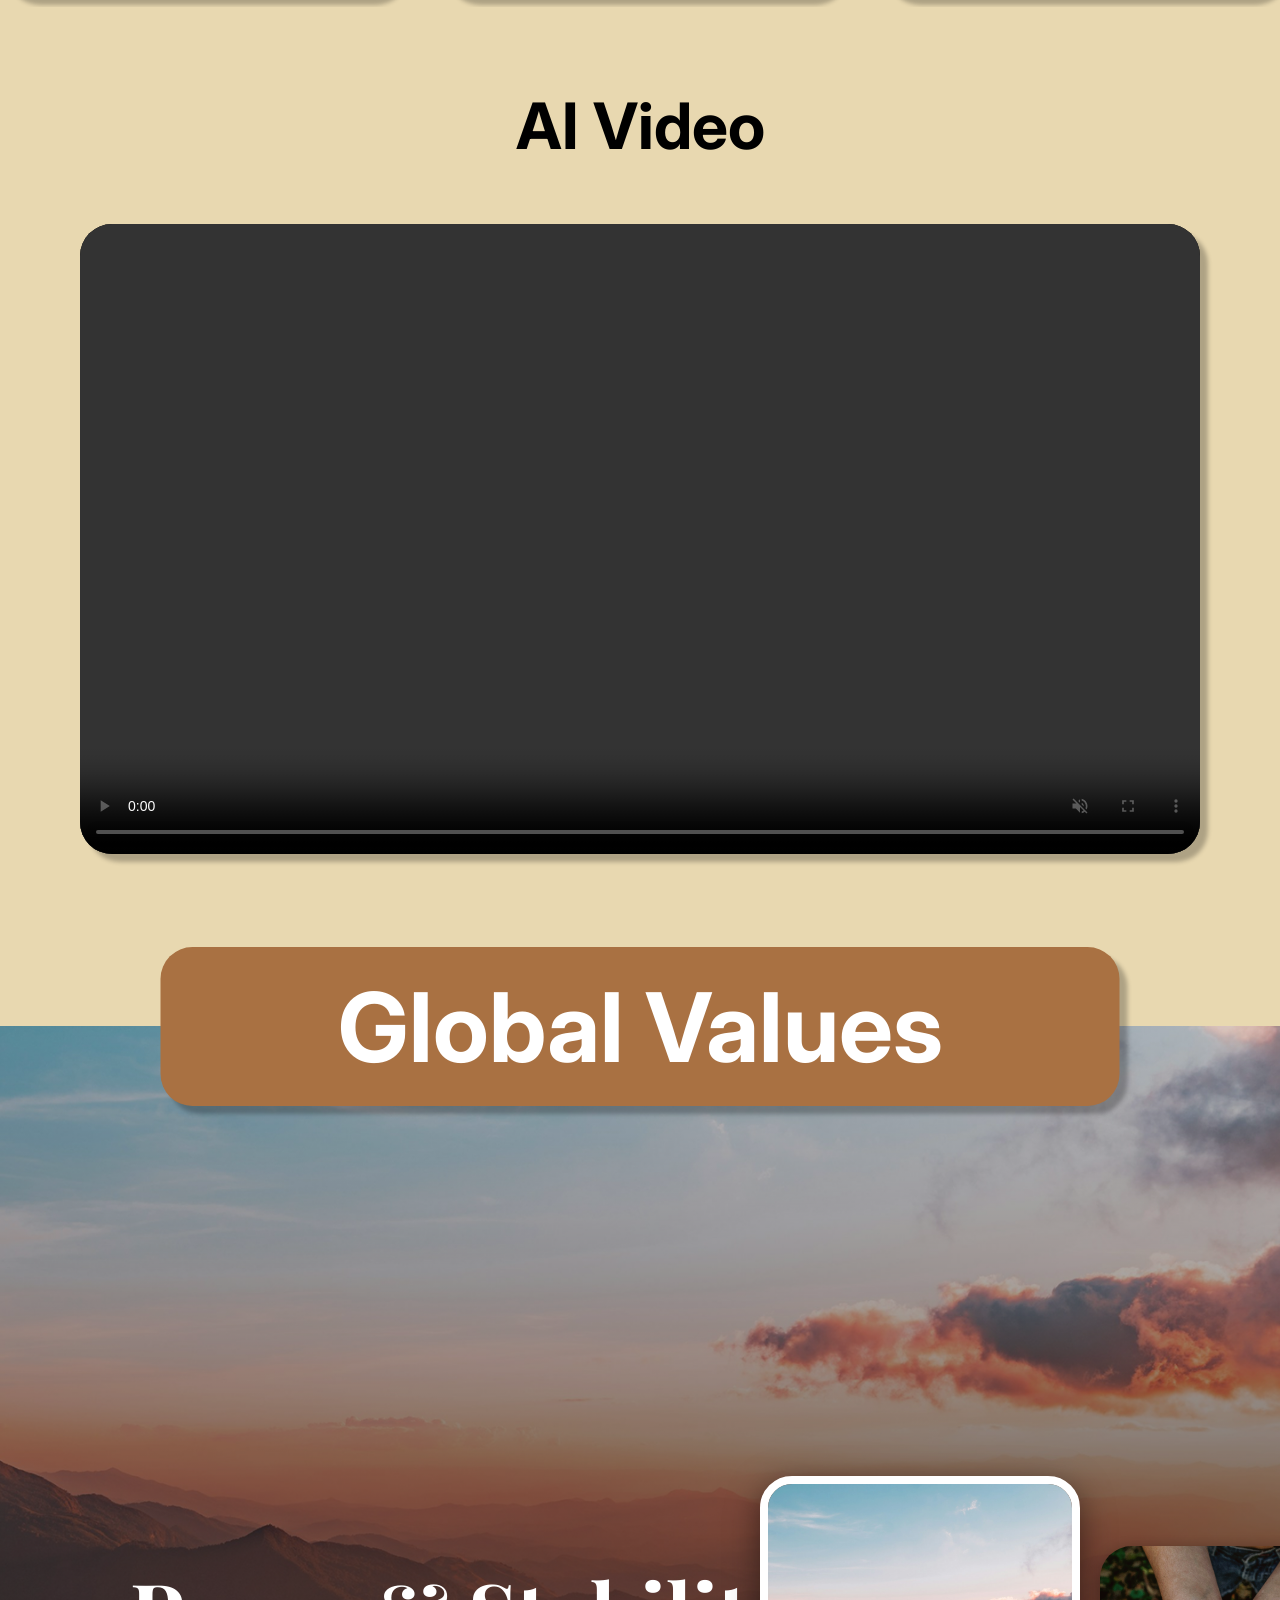
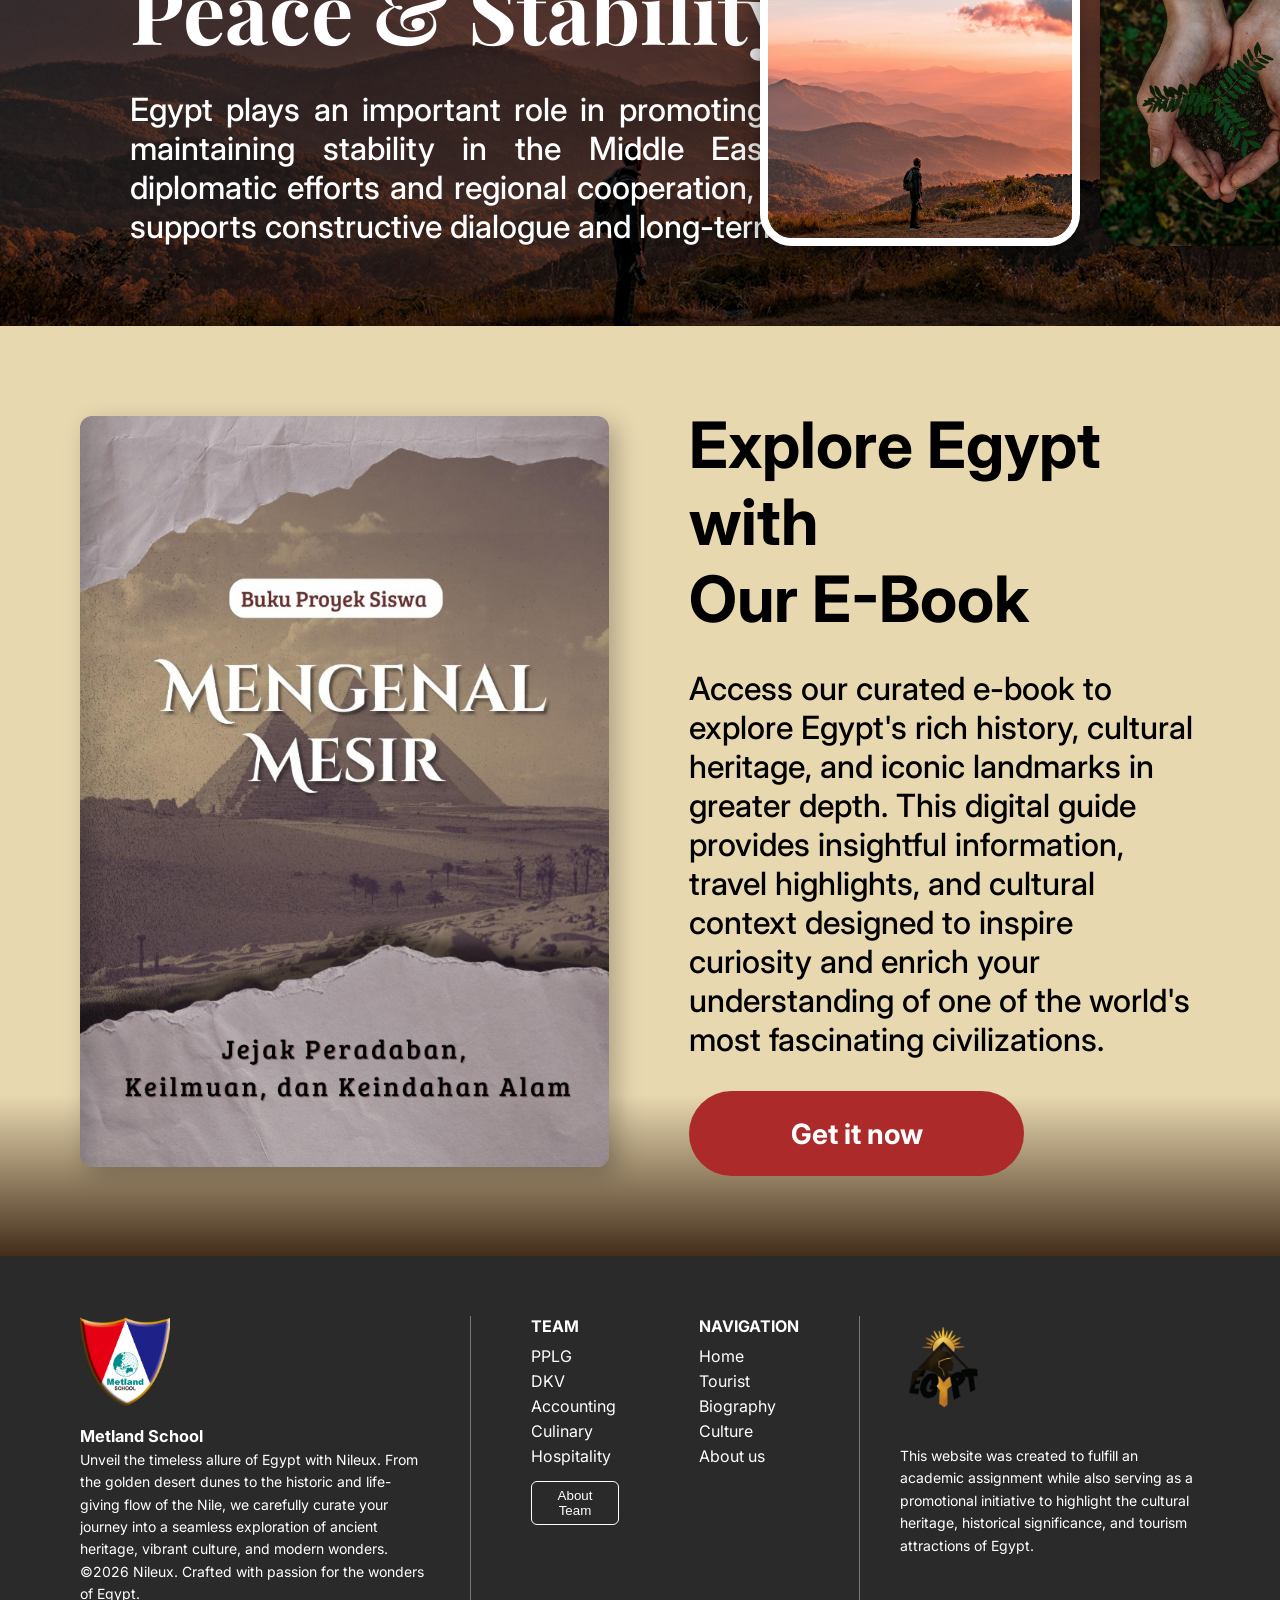
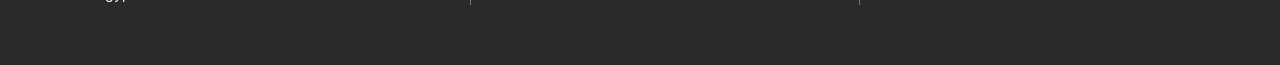
==== commit 746c6574: "Refactor code structure for improved readability and maintainability" ====
--- a/index.html
+++ b/index.html
@@ -21,27 +21,40 @@
         <div class="hero__gradient-bottom"></div>
 
         <nav>
-            <a href="./index.html" class="active">
+            <a href="../index.html" class="active">
                 <svg xmlns="http://www.w3.org/2000/svg" width="16" height="18" viewBox="0 0 16 18" fill="none">
-                    <path
-                        d="M0 15.5V6.5C0 6.18333 0.0709998 5.88333 0.213 5.6C0.355 5.31667 0.550667 5.08333 0.8 4.9L6.8 0.4C7.15 0.133333 7.55 0 8 0C8.45 0 8.85 0.133333 9.2 0.4L15.2 4.9C15.45 5.08333 15.646 5.31667 15.788 5.6C15.93 5.88333 16.0007 6.18333 16 6.5V15.5C16 16.05 15.804 16.521 15.412 16.913C15.02 17.305 14.5493 17.5007 14 17.5H11C10.7167 17.5 10.4793 17.404 10.288 17.212C10.0967 17.02 10.0007 16.7827 10 16.5V11.5C10 11.2167 9.904 10.9793 9.712 10.788C9.52 10.5967 9.28267 10.5007 9 10.5H7C6.71667 10.5 6.47933 10.596 6.288 10.788C6.09667 10.98 6.00067 11.2173 6 11.5V16.5C6 16.7833 5.904 17.021 5.712 17.213C5.52 17.405 5.28267 17.5007 5 17.5H2C1.45 17.5 0.979333 17.3043 0.588 16.913C0.196666 16.5217 0.000666667 16.0507 0 15.5Z"
-                        fill="white" />
+                    <path d="M0 15.5V6.5C0 6.18333 0.0709998 5.88333 0.213 5.6C0.355 5.31667 0.550667 5.08333 0.8 4.9L6.8 0.4C7.15 0.133333 7.55 0 8 0C8.45 0 8.85 0.133333 9.2 0.4L15.2 4.9C15.45 5.08333 15.646 5.31667 15.788 5.6C15.93 5.88333 16.0007 6.18333 16 6.5V15.5C16 16.05 15.804 16.521 15.412 16.913C15.02 17.305 14.5493 17.5007 14 17.5H11C10.7167 17.5 10.4793 17.404 10.288 17.212C10.0967 17.02 10.0007 16.7827 10 16.5V11.5C10 11.2167 9.904 10.9793 9.712 10.788C9.52 10.5967 9.28267 10.5007 9 10.5H7C6.71667 10.5 6.47933 10.596 6.288 10.788C6.09667 10.98 6.00067 11.2173 6 11.5V16.5C6 16.7833 5.904 17.021 5.712 17.213C5.52 17.405 5.28267 17.5007 5 17.5H2C1.45 17.5 0.979333 17.3043 0.588 16.913C0.196666 16.5217 0.000666667 16.0507 0 15.5Z" fill="white" />
                 </svg>
                 Home
             </a>
-            <a href="./tourist/PPLG.html">
+            <a href="../tourist/PPLG.html">
+                <svg xmlns="http://www.w3.org/2000/svg" width="20" height="20" viewBox="0 0 20 20" fill="none">
+                    <path d="M18.6852 0.814744C18.1633 0.293061 17.4556 0 16.7177 0C15.9798 0 15.2721 0.293061 14.7502 0.814744L11.6382 3.92674L2.88819 2.16874C2.33419 2.05774 1.81219 2.25174 1.42619 2.50174C1.02485 2.76379 0.689735 3.11533 0.447186 3.52874C0.217186 3.92174 0.041186 4.43374 0.126186 4.95974C0.219186 5.54574 0.610186 6.00374 1.21719 6.23974L7.05119 8.51374L4.61619 10.9497C3.78619 10.8827 3.07519 10.8467 2.41719 11.0087C1.62019 11.2047 0.975186 11.6637 0.220186 12.4187C0.139467 12.4993 0.0781831 12.5972 0.0409952 12.705C0.00380729 12.8128 -0.00830509 12.9277 0.00557908 13.0409C0.0194633 13.1541 0.0589783 13.2626 0.121119 13.3583C0.18326 13.4539 0.26639 13.5341 0.364186 13.5927L3.83019 15.6697L5.91019 19.1347C5.96888 19.2324 6.04903 19.3153 6.14457 19.3774C6.24011 19.4394 6.34852 19.4788 6.46158 19.4927C6.57464 19.5066 6.68937 19.4945 6.79708 19.4575C6.90478 19.4204 7.00263 19.3593 7.08319 19.2787C7.83819 18.5237 8.29719 17.8787 8.49319 17.0817C8.65519 16.4237 8.61919 15.7137 8.55219 14.8827L10.9872 12.4477L13.2612 18.2827C13.4972 18.8897 13.9562 19.2807 14.5412 19.3727C15.0682 19.4577 15.5792 19.2827 15.9732 19.0517C16.3862 18.8091 16.7374 18.474 16.9992 18.0727C17.2492 17.6867 17.4432 17.1647 17.3322 16.6117L15.5742 7.86174L18.6852 4.74974C18.9439 4.49153 19.1491 4.18485 19.2891 3.84724C19.4291 3.50964 19.5012 3.14773 19.5012 2.78224C19.5012 2.41675 19.4291 2.05485 19.2891 1.71724C19.1491 1.37964 18.9439 1.07295 18.6852 0.814744Z" fill="white" />
+                </svg>
                 Tourist
             </a>
-            <a href="./biografi/biography.html">
+            <a href="../biografi/biography.html">
+                <svg xmlns="http://www.w3.org/2000/svg" width="16" height="16" viewBox="0 0 16 16" fill="none">
+                    <path d="M5.175 6.825C4.39167 6.04167 4 5.1 4 4C4 2.9 4.39167 1.95833 5.175 1.175C5.95833 0.391667 6.9 0 8 0C9.1 0 10.0417 0.391667 10.825 1.175C11.6083 1.95833 12 2.9 12 4C12 5.1 11.6083 6.04167 10.825 6.825C10.0417 7.60833 9.1 8 8 8C6.9 8 5.95833 7.60833 5.175 6.825ZM0 14V13.2C0 12.6333 0.146 12.1127 0.438 11.638C0.73 11.1633 1.11733 10.8007 1.6 10.55C2.63333 10.0333 3.68333 9.646 4.75 9.388C5.81667 9.13 6.9 9.00067 8 9C9.1 8.99933 10.1833 9.12867 11.25 9.388C12.3167 9.64733 13.3667 10.0347 14.4 10.55C14.8833 10.8 15.271 11.1627 15.563 11.638C15.855 12.1133 16.0007 12.634 16 13.2V14C16 14.55 15.8043 15.021 15.413 15.413C15.0217 15.805 14.5507 16.0007 14 16H2C1.45 16 0.979333 15.8043 0.588 15.413C0.196666 15.0217 0.000666667 14.5507 0 14Z" fill="white" />
+                </svg>
                 Biography
             </a>
-            <a href="Nature/Nature.html">
+            <a href="../Nature/Nature.html">
+                <svg xmlns="http://www.w3.org/2000/svg" width="12" height="16" viewBox="0 0 12 16" fill="none">
+                    <path d="M6.41598 0.222612C6.37032 0.154133 6.30846 0.0979856 6.23589 0.059152C6.16332 0.0203184 6.08229 0 5.99998 0C5.91768 0 5.83664 0.0203184 5.76407 0.059152C5.6915 0.0979856 5.62964 0.154133 5.58398 0.222612L2.58398 4.72261C2.53388 4.79791 2.50513 4.88538 2.50081 4.97572C2.49649 5.06606 2.51675 5.15588 2.55944 5.23561C2.60213 5.31535 2.66565 5.38201 2.74323 5.4285C2.82081 5.47499 2.90954 5.49957 2.99998 5.49961H3.09798L1.07598 8.73461C1.02868 8.8103 1.0025 8.89727 1.00015 8.98649C0.997812 9.07571 1.01939 9.16393 1.06266 9.242C1.10593 9.32006 1.1693 9.38512 1.2462 9.43042C1.32311 9.47572 1.41073 9.49961 1.49998 9.49961H1.69098L0.0529834 12.7756C0.014785 12.8518 -0.00328506 12.9366 0.000490512 13.0218C0.00426609 13.1069 0.0297619 13.1897 0.0745548 13.2623C0.119348 13.3348 0.18195 13.3947 0.256411 13.4363C0.330872 13.4778 0.414719 13.4996 0.499983 13.4996H4.99998V15.9996H6.99998V13.4996H11.5C11.5852 13.4996 11.6691 13.4778 11.7436 13.4363C11.818 13.3947 11.8806 13.3348 11.9254 13.2623C11.9702 13.1897 11.9957 13.1069 11.9995 13.0218C12.0033 12.9366 11.9852 12.8518 11.947 12.7756L10.31 9.49961H10.501C10.5902 9.49961 10.6779 9.47572 10.7548 9.43042C10.8317 9.38512 10.895 9.32006 10.9383 9.242C10.9816 9.16393 11.0032 9.07571 11.0008 8.98649C10.9985 8.89727 10.9723 8.8103 10.925 8.73461L8.90198 5.49961H8.99998C9.09043 5.49957 9.17916 5.47499 9.25674 5.4285C9.33432 5.38201 9.39784 5.31535 9.44052 5.23561C9.48321 5.15588 9.50348 5.06606 9.49915 4.97572C9.49483 4.88538 9.46609 4.79791 9.41598 4.72261L6.41598 0.222612Z" fill="white" />
+                </svg>
                 Nature
             </a>
-            <a href="./culture/pplg.html">
+            <a href="../culture/pplg.html">
+                <svg xmlns="http://www.w3.org/2000/svg" width="20" height="20" viewBox="0 0 20 20" fill="none">
+                    <path d="M19.44 9.06L16.44 7.56L13.76 6.22L13.73 6.19L12.39 3.51L10.89 0.51C10.55 -0.17 9.44 -0.17 9.1 0.51L7.6 3.51L6.26 6.19L6.23 6.22L3.55 7.56L0.55 9.06C0.21 9.23 0 9.58 0 9.95C0 10.32 0.21 10.67 0.55 10.84L3.55 12.34L6.23 13.68L6.26 13.71L7.6 16.39L9.1 19.39C9.27 19.73 9.62 19.94 9.99 19.94C10.36 19.94 10.71 19.73 10.88 19.39L12.38 16.39L13.72 13.71L13.75 13.68L16.43 12.34L19.43 10.84C19.77 10.67 19.98 10.32 19.98 9.95C19.98 9.58 19.77 9.23 19.43 9.06H19.44Z" fill="white" />
+                </svg>
                 Culture
             </a>
-            <a href="About Us/About PPLG.html">
+            <a href="../About Us/About PPLG.html PPLG.html">
+                <svg xmlns="http://www.w3.org/2000/svg" width="17" height="20" viewBox="0 0 17 20" fill="none">
+                    <path d="M16.745 14.0709C15.6944 12.9326 14.4194 12.0242 13.0004 11.4028C11.5814 10.7815 10.0491 10.4607 8.5 10.4607C6.95092 10.4607 5.41862 10.7815 3.99961 11.4028C2.58061 12.0242 1.30563 12.9326 0.255 14.0709C0.0922612 14.25 0.00144193 14.4828 0 14.7248V18.6479C0.00343822 18.9057 0.108285 19.1518 0.291843 19.3329C0.475402 19.514 0.722903 19.6156 0.980769 19.6156H16.0192C16.2793 19.6156 16.5288 19.5122 16.7127 19.3283C16.8967 19.1444 17 18.8949 17 18.6348V14.7117C16.9954 14.4743 16.9048 14.2466 16.745 14.0709Z" fill="white" />
+                    <path d="M8.4988 9.15385C11.0266 9.15385 13.0757 7.10469 13.0757 4.57692C13.0757 2.04916 11.0266 0 8.4988 0C5.97103 0 3.92188 2.04916 3.92188 4.57692C3.92188 7.10469 5.97103 9.15385 8.4988 9.15385Z" fill="white" />
                 </svg>
                 About Us
             </a>
--- a/PPLG.css
+++ b/PPLG.css
@@ -546,6 +546,7 @@
     font-style: normal;
     font-weight: 500;
     line-height: normal;
+    text-align: left;
 }
 
 .ebook__btn {
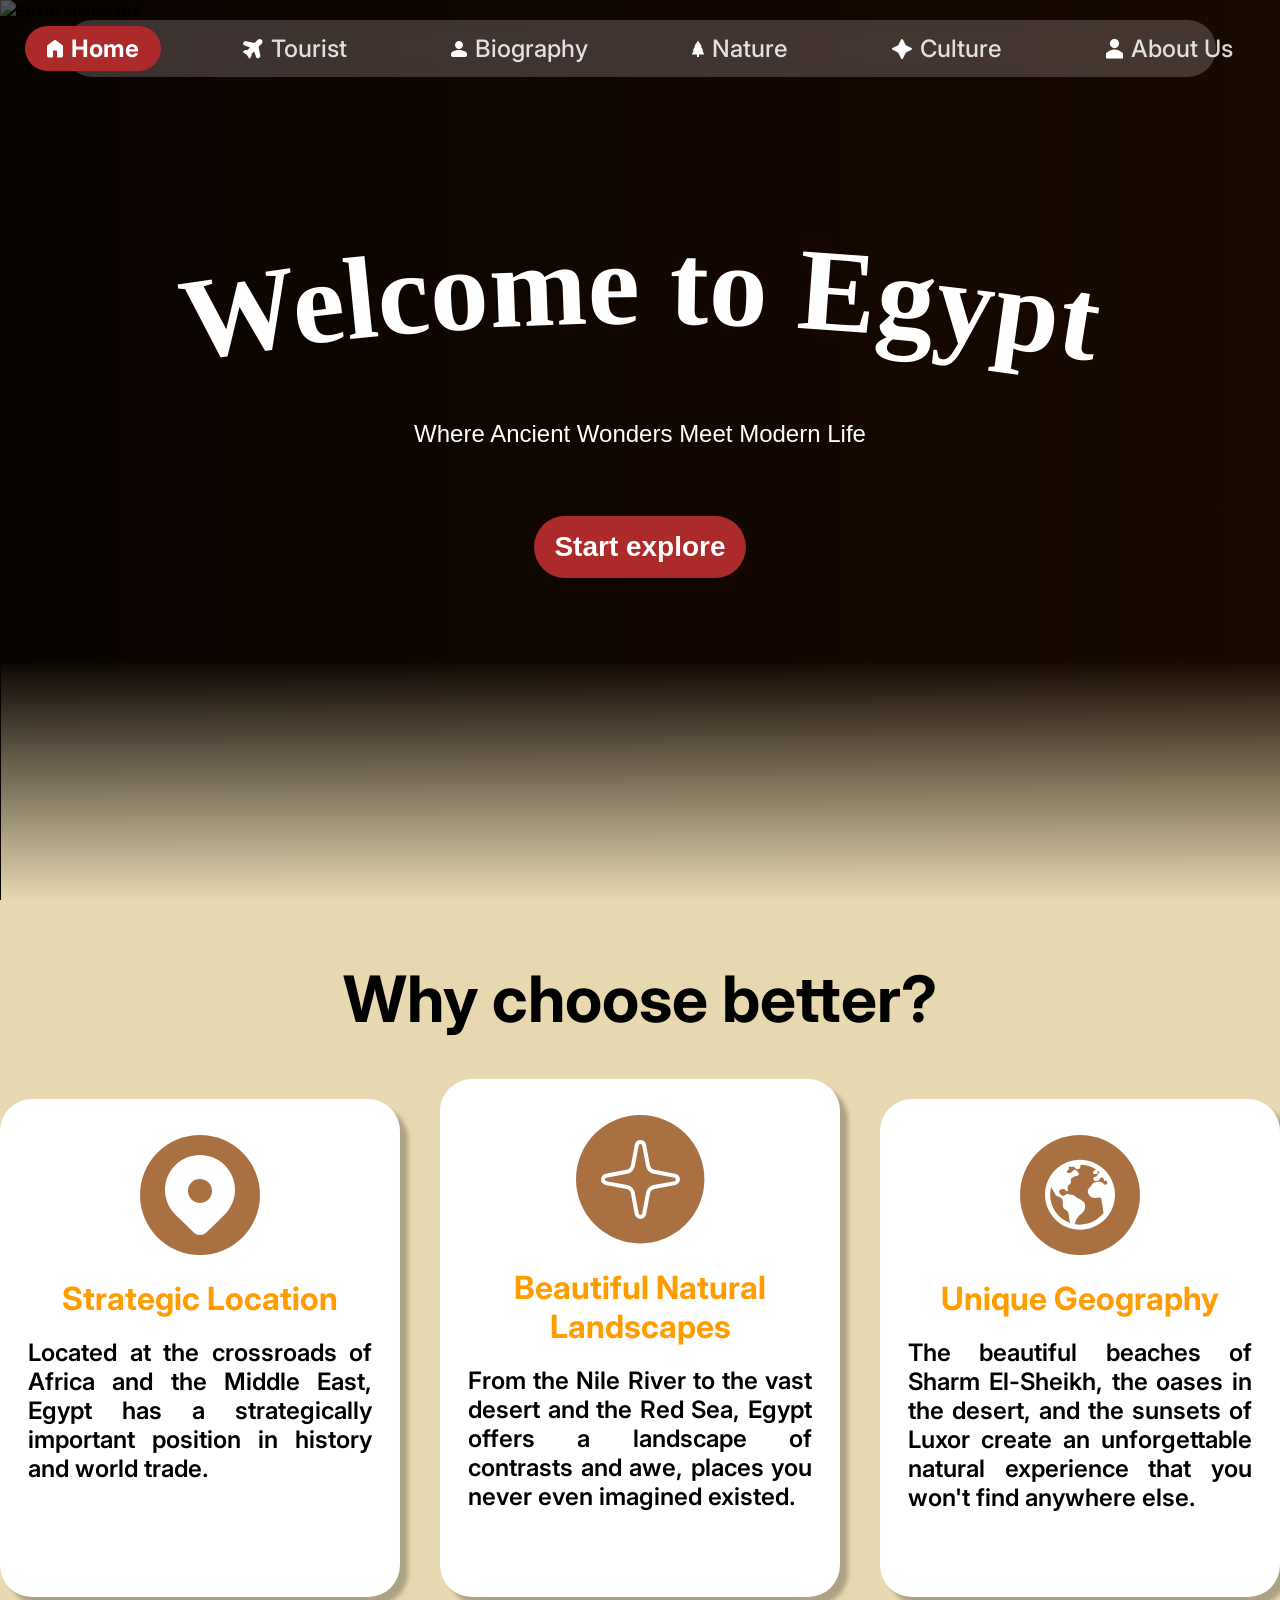
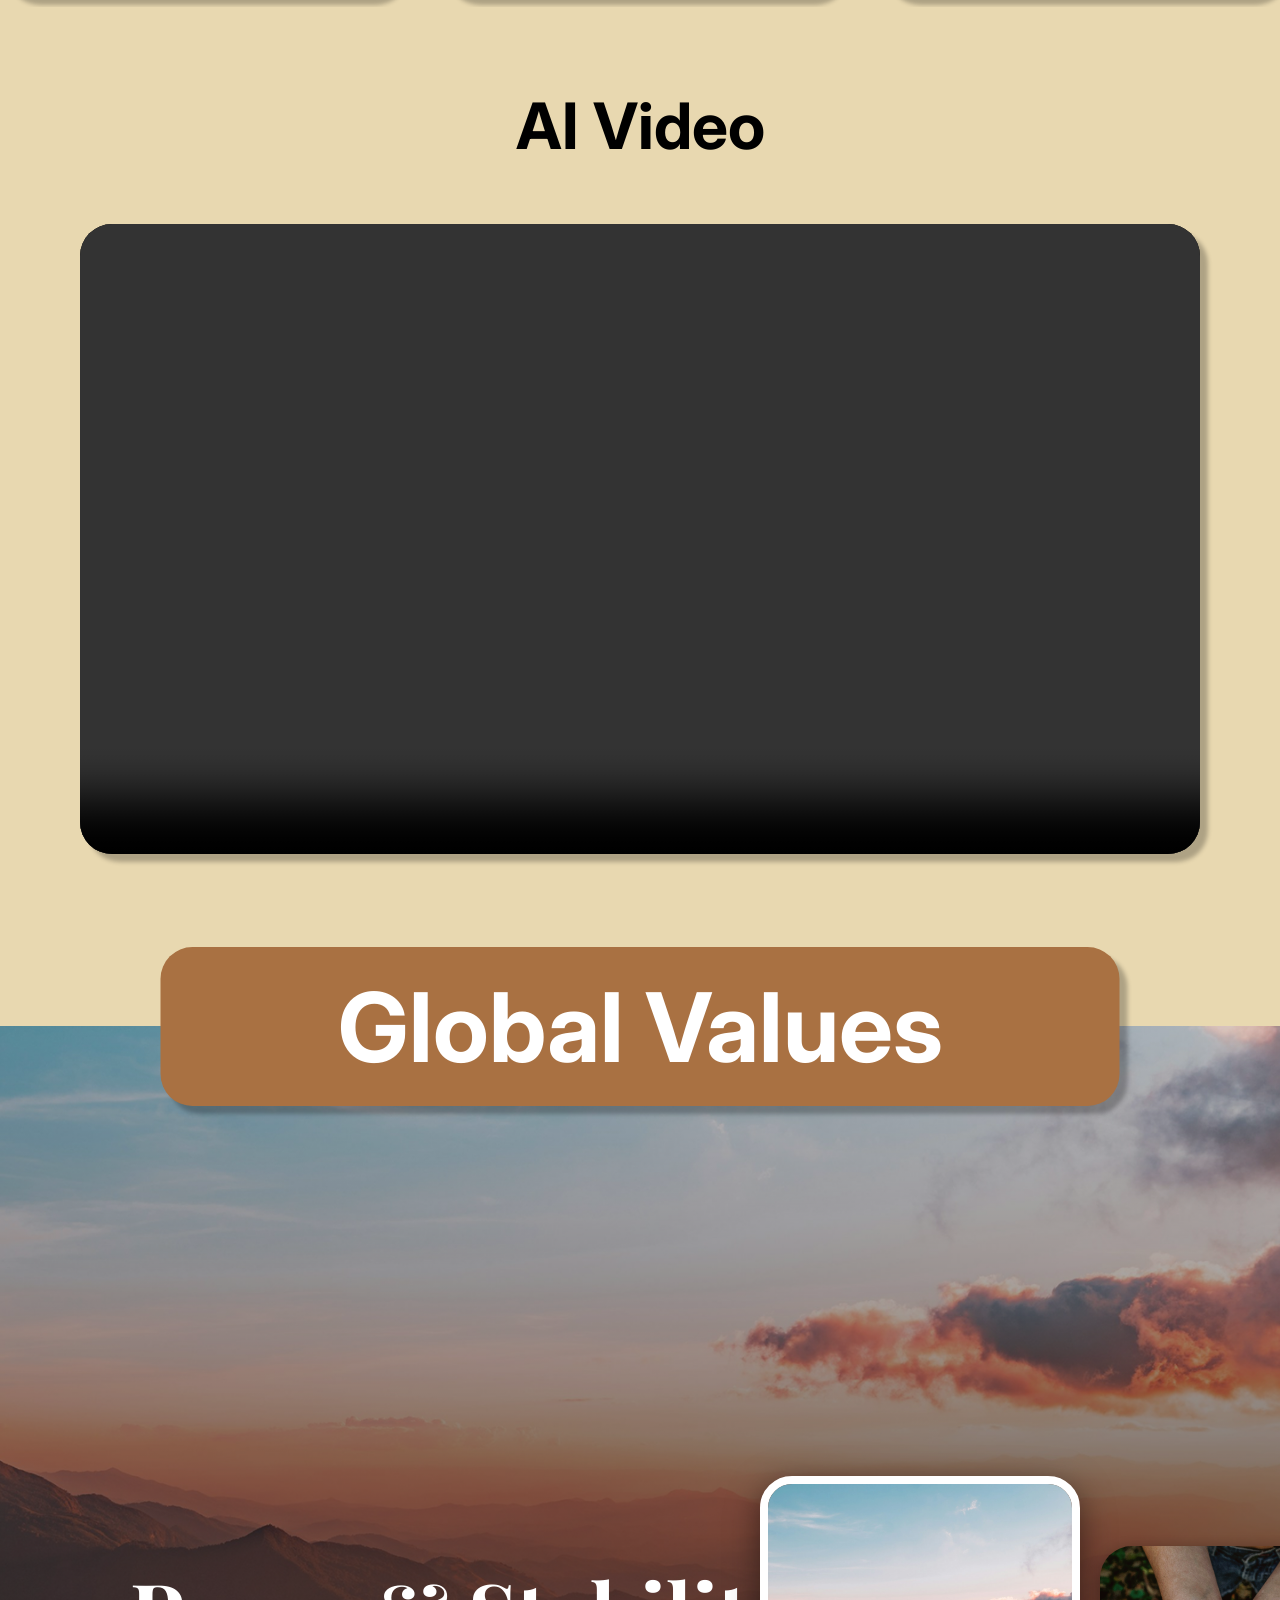
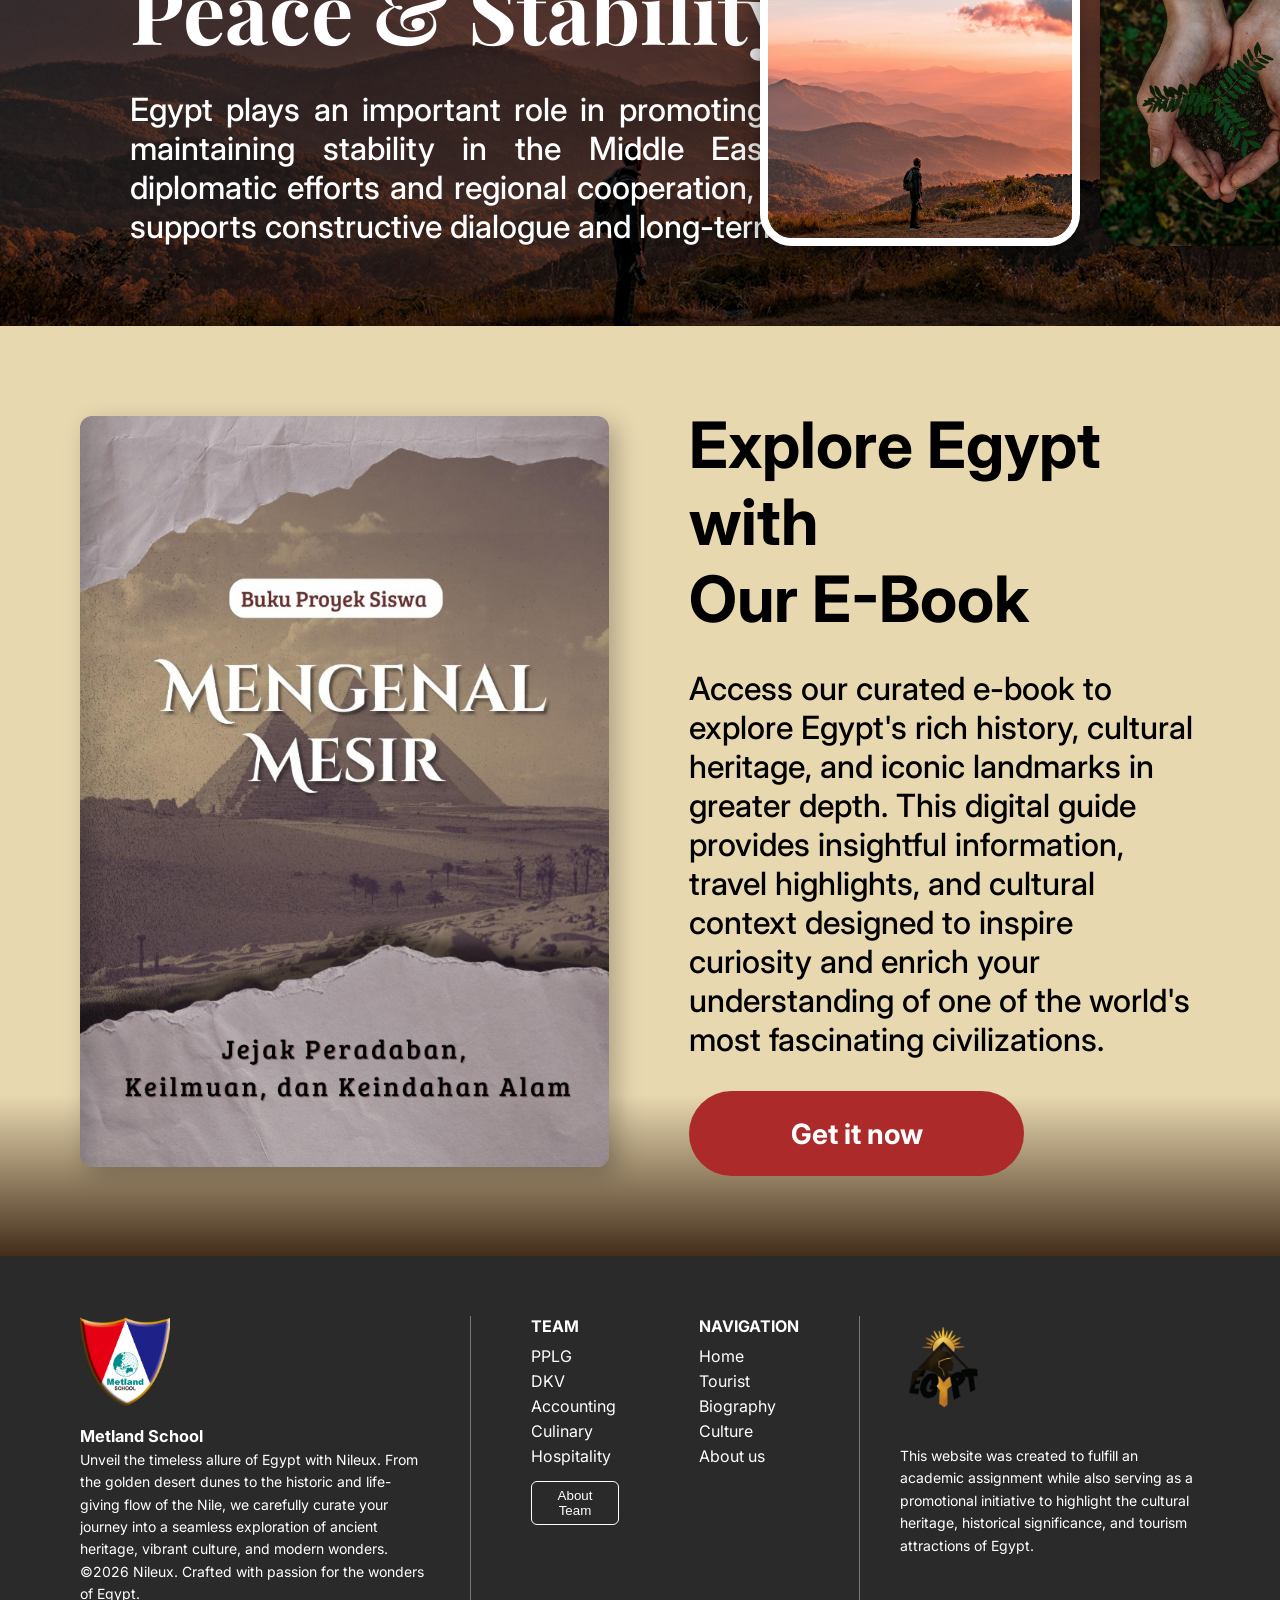
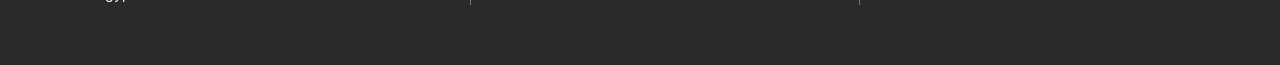
==== commit 61933ba6: "Remove unused images and clean up HTML and CSS files for better organization" ====
--- a/index.html
+++ b/index.html
@@ -51,7 +51,7 @@
                 </svg>
                 Culture
             </a>
-            <a href="../About Us/About PPLG.html PPLG.html">
+            <a href="./About Us/About PPLG.html">
                 <svg xmlns="http://www.w3.org/2000/svg" width="17" height="20" viewBox="0 0 17 20" fill="none">
                     <path d="M16.745 14.0709C15.6944 12.9326 14.4194 12.0242 13.0004 11.4028C11.5814 10.7815 10.0491 10.4607 8.5 10.4607C6.95092 10.4607 5.41862 10.7815 3.99961 11.4028C2.58061 12.0242 1.30563 12.9326 0.255 14.0709C0.0922612 14.25 0.00144193 14.4828 0 14.7248V18.6479C0.00343822 18.9057 0.108285 19.1518 0.291843 19.3329C0.475402 19.514 0.722903 19.6156 0.980769 19.6156H16.0192C16.2793 19.6156 16.5288 19.5122 16.7127 19.3283C16.8967 19.1444 17 18.8949 17 18.6348V14.7117C16.9954 14.4743 16.9048 14.2466 16.745 14.0709Z" fill="white" />
                     <path d="M8.4988 9.15385C11.0266 9.15385 13.0757 7.10469 13.0757 4.57692C13.0757 2.04916 11.0266 0 8.4988 0C5.97103 0 3.92188 2.04916 3.92188 4.57692C3.92188 7.10469 5.97103 9.15385 8.4988 9.15385Z" fill="white" />
